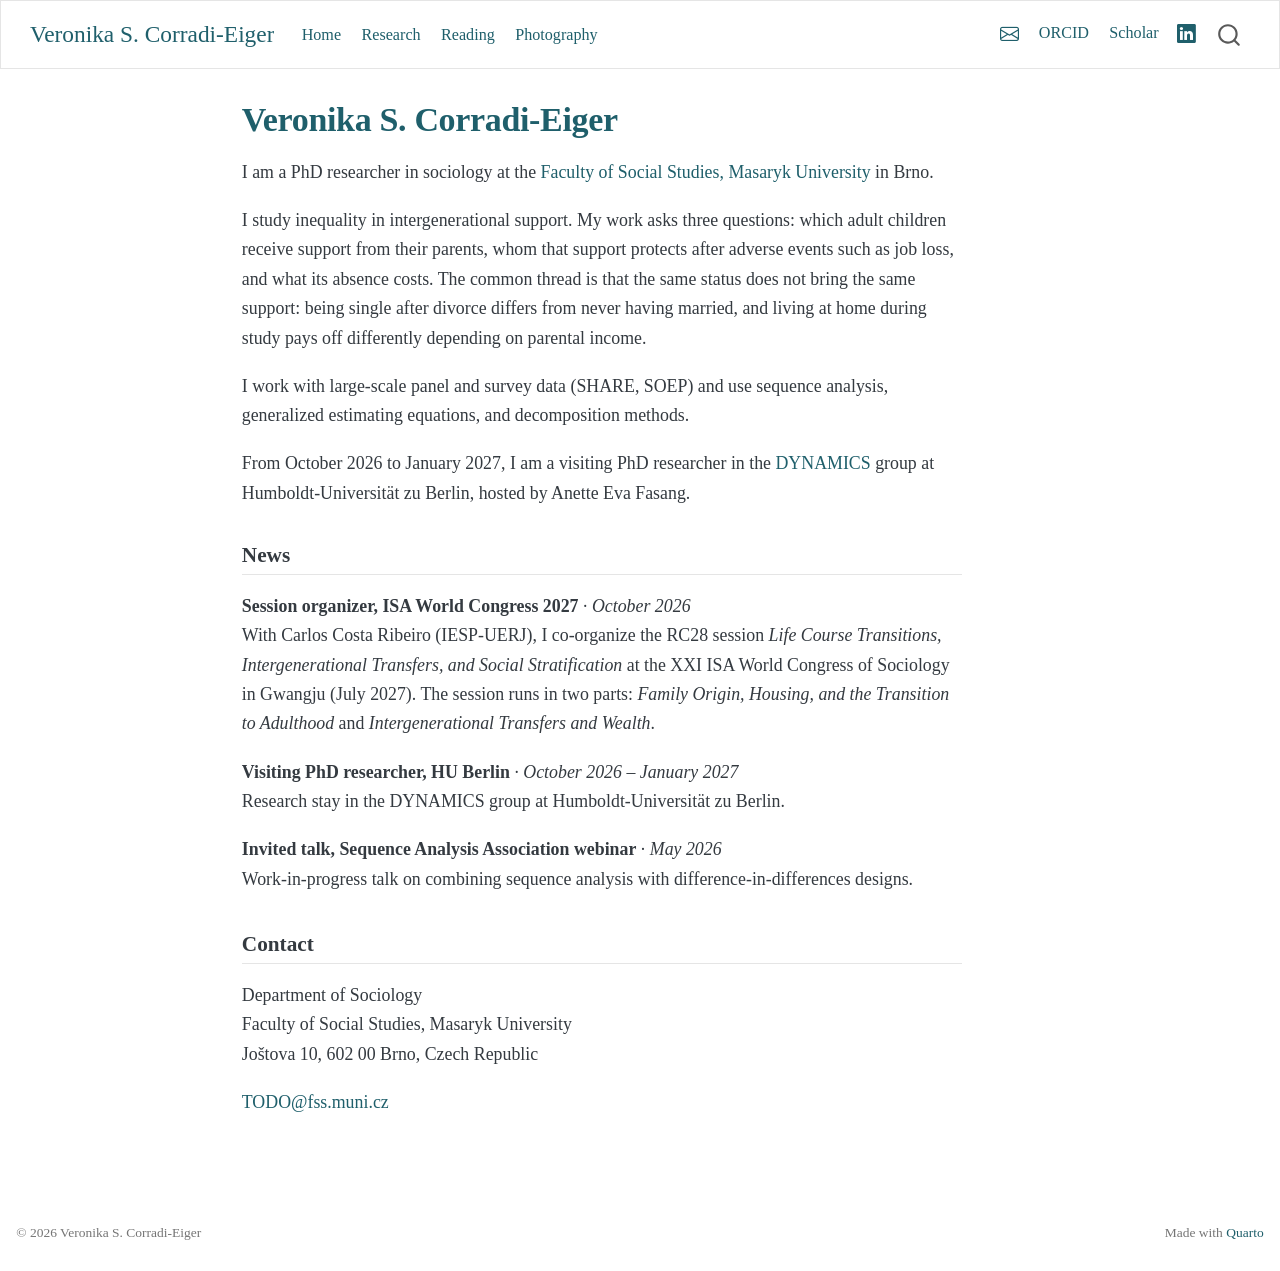
==== docs/index.html @ a5b07094 "Add files via upload" ====
<!DOCTYPE html>
<html xmlns="http://www.w3.org/1999/xhtml" lang="en" xml:lang="en"><head>

<meta charset="utf-8">
<meta name="generator" content="quarto-1.10.20">

<meta name="viewport" content="width=device-width, initial-scale=1.0, user-scalable=yes">


<title>Veronika S. Corradi-Eiger</title>
<style>
/* Default styles provided by pandoc.
** See https://pandoc.org/MANUAL.html#variables-for-html for config info.
*/
span.smallcaps{font-variant: small-caps;}
div.columns{display: flex; gap: 1.5em;}
div.column{flex: auto;}
@media screen {
div.columns{gap: min(4vw, 1.5em);}
div.column{overflow-x: auto;}
}
div.hanging-indent{margin-left: 1.5em; text-indent: -1.5em;}
ul.task-list{list-style: none;}
ul.task-list li input[type="checkbox"] {
  width: 0.8em;
  margin: 0 0.8em 0.2em -1em; /* quarto-specific, see https://github.com/quarto-dev/quarto-cli/issues/4556 */ 
  vertical-align: middle;
}
</style>


<script src="site_libs/quarto-nav/quarto-nav.js"></script>
<script src="site_libs/quarto-nav/headroom.min.js"></script>
<script src="site_libs/clipboard/clipboard.min.js"></script>
<script src="site_libs/quarto-search/autocomplete.umd.js"></script>
<script src="site_libs/quarto-search/fuse.min.js"></script>
<script src="site_libs/quarto-search/quarto-search.js"></script>
<meta name="quarto:offset" content="./">
<script src="site_libs/quarto-html/quarto.js" type="module"></script>
<script src="site_libs/quarto-html/tabsets/tabsets.js" type="module"></script>
<script src="site_libs/quarto-html/popper.min.js"></script>
<script src="site_libs/quarto-html/tippy.umd.min.js"></script>
<script src="site_libs/quarto-html/anchor.min.js"></script>
<link href="site_libs/quarto-html/tippy.css" rel="stylesheet">
<link href="site_libs/quarto-html/quarto-syntax-highlighting-17888a1159294d3eb470f19f6f52f5a5.css" rel="stylesheet" id="quarto-text-highlighting-styles">
<script src="site_libs/bootstrap/bootstrap.min.js"></script>
<link href="site_libs/bootstrap/bootstrap-icons.css" rel="stylesheet">
<link href="site_libs/bootstrap/bootstrap-85c9a45475ac1881f4dcb7c47d927c7f.min.css" rel="stylesheet" append-hash="true" id="quarto-bootstrap" data-mode="light">
<script id="quarto-search-options" type="application/json">{
  "location": "navbar",
  "copy-button": false,
  "collapse-after": 3,
  "panel-placement": "end",
  "type": "overlay",
  "limit": 50,
  "keyboard-shortcut": [
    "f",
    "/",
    "s"
  ],
  "show-item-context": false,
  "language": {
    "search-no-results-text": "No results",
    "search-matching-documents-text": "matching documents",
    "search-copy-link-title": "Copy link to search",
    "search-hide-matches-text": "Hide additional matches",
    "search-more-match-text": "more match in this document",
    "search-more-matches-text": "more matches in this document",
    "search-clear-button-title": "Clear",
    "search-text-placeholder": "",
    "search-detached-cancel-button-title": "Cancel",
    "search-submit-button-title": "Submit",
    "search-label": "Search"
  }
}</script>


<link rel="stylesheet" href="styles.css">
</head>

<body class="nav-fixed fullcontent quarto-light">

<div id="quarto-search-results"></div>
  <header id="quarto-header" class="headroom fixed-top">
    <nav class="navbar navbar-expand-lg " data-bs-theme="dark">
      <div class="navbar-container container-fluid">
      <div class="navbar-brand-container mx-auto">
    <a class="navbar-brand" href="./index.html">
    <span class="navbar-title">Veronika S. Corradi-Eiger</span>
    </a>
  </div>
            <div id="quarto-search" class="" title="Search"></div>
          <button class="navbar-toggler" type="button" data-bs-toggle="collapse" data-bs-target="#navbarCollapse" aria-controls="navbarCollapse" role="menu" aria-expanded="false" aria-label="Toggle navigation" onclick="if (window.quartoToggleHeadroom) { window.quartoToggleHeadroom(); }">
  <span class="navbar-toggler-icon"></span>
</button>
          <div class="collapse navbar-collapse" id="navbarCollapse">
            <ul class="navbar-nav navbar-nav-scroll me-auto">
  <li class="nav-item">
    <a class="nav-link active" href="./index.html" aria-current="page"> 
<span class="menu-text">Home</span></a>
  </li>  
  <li class="nav-item">
    <a class="nav-link" href="./research.html"> 
<span class="menu-text">Research</span></a>
  </li>  
  <li class="nav-item">
    <a class="nav-link" href="./reading.html"> 
<span class="menu-text">Reading</span></a>
  </li>  
  <li class="nav-item">
    <a class="nav-link" href="./photography.html"> 
<span class="menu-text">Photography</span></a>
  </li>  
</ul>
            <ul class="navbar-nav navbar-nav-scroll ms-auto">
  <li class="nav-item compact">
    <a class="nav-link" href="mailto:TODO@fss.muni.cz"> <i class="bi bi-envelope" role="img" aria-label="Email">
</i> 
<span class="menu-text"></span></a>
  </li>  
  <li class="nav-item">
    <a class="nav-link" href="https://orcid.org/TODO"> 
<span class="menu-text">ORCID</span></a>
  </li>  
  <li class="nav-item">
    <a class="nav-link" href="https://scholar.google.com/TODO"> 
<span class="menu-text">Scholar</span></a>
  </li>  
  <li class="nav-item compact">
    <a class="nav-link" href="https://www.linkedin.com/in/TODO"> <i class="bi bi-linkedin" role="img" aria-label="LinkedIn">
</i> 
<span class="menu-text"></span></a>
  </li>  
</ul>
          </div> <!-- /navcollapse -->
            <div class="quarto-navbar-tools">
</div>
      </div> <!-- /container-fluid -->
    </nav>
</header>
<!-- content -->
<div id="quarto-content" class="quarto-container page-columns page-rows-contents page-layout-article page-navbar">
<!-- sidebar -->
<!-- margin-sidebar -->
    
<!-- main -->
<main class="content" id="quarto-document-content">

<header id="title-block-header" class="quarto-title-block default">
<div class="quarto-title">
<h1 class="title">Veronika S. Corradi-Eiger</h1>
</div>



<div class="quarto-title-meta">

    
  
    
  </div>
  


</header>


<p>I am a PhD researcher in sociology at the <a href="https://www.fss.muni.cz/en">Faculty of Social Studies, Masaryk University</a> in Brno.</p>
<p>I study inequality in intergenerational support. My work asks three questions: which adult children receive support from their parents, whom that support protects after adverse events such as job loss, and what its absence costs. The common thread is that the same status does not bring the same support: being single after divorce differs from never having married, and living at home during study pays off differently depending on parental income.</p>
<p>I work with large-scale panel and survey data (SHARE, SOEP) and use sequence analysis, generalized estimating equations, and decomposition methods.</p>
<p>From October 2026 to January 2027, I am a visiting PhD researcher in the <a href="https://www.sowi.hu-berlin.de/en/dynamics">DYNAMICS</a> group at Humboldt-Universität zu Berlin, hosted by Anette Eva Fasang.</p>
<section id="news" class="level2">
<h2 class="anchored" data-anchor-id="news">News</h2>
<p><strong>Session organizer, ISA World Congress 2027</strong> · <em>October 2026</em><br>
With Carlos Costa Ribeiro (IESP-UERJ), I co-organize the RC28 session <em>Life Course Transitions, Intergenerational Transfers, and Social Stratification</em> at the XXI ISA World Congress of Sociology in Gwangju (July 2027). The session runs in two parts: <em>Family Origin, Housing, and the Transition to Adulthood</em> and <em>Intergenerational Transfers and Wealth</em>.</p>
<p><strong>Visiting PhD researcher, HU Berlin</strong> · <em>October 2026 – January 2027</em><br>
Research stay in the DYNAMICS group at Humboldt-Universität zu Berlin.</p>
<p><strong>Invited talk, Sequence Analysis Association webinar</strong> · <em>May 2026</em><br>
Work-in-progress talk on combining sequence analysis with difference-in-differences designs.</p>
<!-- TODO: add new items at the top as they happen, e.g.
**Visiting researcher, INVEST, University of Turku** · *April – June 2027*
(only once the budget is confirmed)
-->
</section>
<section id="contact" class="level2">
<h2 class="anchored" data-anchor-id="contact">Contact</h2>
<p>Department of Sociology<br>
Faculty of Social Studies, Masaryk University<br>
Joštova 10, 602 00 Brno, Czech Republic</p>
<p><a href="mailto:TODO@fss.muni.cz">TODO@fss.muni.cz</a></p>
<!-- Optional photo: put photo.jpg in this folder and uncomment
![](photo.jpg){width=180px fig-alt="Veronika S. Corradi-Eiger"}
-->


</section>

</main> <!-- /main -->
<script id="quarto-html-after-body" type="application/javascript">
  window.document.addEventListener("DOMContentLoaded", function (event) {
    const icon = "";
    const anchorJS = new window.AnchorJS();
    anchorJS.options = {
      placement: 'right',
      icon: icon
    };
    anchorJS.add('.anchored');
    const isCodeAnnotation = (el) => {
      for (const clz of el.classList) {
        if (clz.startsWith('code-annotation-')) {                     
          return true;
        }
      }
      return false;
    }
    const onCopySuccess = function(e) {
      // button target
      const button = e.trigger;
      // don't keep focus
      button.blur();
      // flash "checked"
      button.classList.add('code-copy-button-checked');
      var currentTitle = button.getAttribute("title");
      button.setAttribute("title", "Copied!");
      let tooltip;
      if (window.bootstrap) {
        button.setAttribute("data-bs-toggle", "tooltip");
        button.setAttribute("data-bs-placement", "left");
        button.setAttribute("data-bs-title", "Copied!");
        tooltip = new bootstrap.Tooltip(button, 
          { trigger: "manual", 
            customClass: "code-copy-button-tooltip",
            offset: [0, -8]});
        tooltip.show();    
      }
      setTimeout(function() {
        if (tooltip) {
          tooltip.hide();
          button.removeAttribute("data-bs-title");
          button.removeAttribute("data-bs-toggle");
          button.removeAttribute("data-bs-placement");
        }
        button.setAttribute("title", currentTitle);
        button.classList.remove('code-copy-button-checked');
      }, 1000);
      // clear code selection
      e.clearSelection();
    }
    const getTextToCopy = function(trigger) {
      const outerScaffold = trigger.parentElement.cloneNode(true);
      const codeEl = outerScaffold.querySelector('code');
      for (const childEl of codeEl.children) {
        if (isCodeAnnotation(childEl)) {
          childEl.remove();
        }
      }
      return codeEl.innerText;
    }
    const clipboard = new window.ClipboardJS('.code-copy-button:not([data-in-quarto-modal])', {
      text: getTextToCopy
    });
    clipboard.on('success', onCopySuccess);
    if (window.document.getElementById('quarto-embedded-source-code-modal')) {
      const clipboardModal = new window.ClipboardJS('.code-copy-button[data-in-quarto-modal]', {
        text: getTextToCopy,
        container: window.document.getElementById('quarto-embedded-source-code-modal')
      });
      clipboardModal.on('success', onCopySuccess);
    }
      var localhostRegex = new RegExp(/^(?:http|https):\/\/localhost\:?[0-9]*\//);
      var mailtoRegex = new RegExp(/^mailto:/);
        var filterRegex = new RegExp("https:\/\/USERNAME\.github\.io");
      var isInternal = (href) => {
          return filterRegex.test(href) || localhostRegex.test(href) || mailtoRegex.test(href);
      }
      // Inspect non-navigation links and adorn them if external
     var links = window.document.querySelectorAll('a[href]:not(.nav-link):not(.navbar-brand):not(.toc-action):not(.sidebar-link):not(.sidebar-item-toggle):not(.pagination-link):not(.no-external):not([aria-hidden]):not(.dropdown-item):not(.quarto-navigation-tool):not(.about-link)');
      for (var i=0; i<links.length; i++) {
        const link = links[i];
        if (!isInternal(link.href)) {
          // undo the damage that might have been done by quarto-nav.js in the case of
          // links that we want to consider external
          if (link.dataset.originalHref !== undefined) {
            link.href = link.dataset.originalHref;
          }
        }
      }
    function tippyHover(el, contentFn, onTriggerFn, onUntriggerFn) {
      const config = {
        allowHTML: true,
        maxWidth: 500,
        delay: 100,
        arrow: false,
        appendTo: function(el) {
            return el.parentElement;
        },
        interactive: true,
        interactiveBorder: 10,
        theme: 'quarto',
        placement: 'bottom-start',
      };
      if (contentFn) {
        config.content = contentFn;
      }
      if (onTriggerFn) {
        config.onTrigger = onTriggerFn;
      }
      if (onUntriggerFn) {
        config.onUntrigger = onUntriggerFn;
      }
      window.tippy(el, config); 
    }
    const noterefs = window.document.querySelectorAll('a[role="doc-noteref"]');
    for (var i=0; i<noterefs.length; i++) {
      const ref = noterefs[i];
      tippyHover(ref, function() {
        // use id or data attribute instead here
        let href = ref.getAttribute('data-footnote-href') || ref.getAttribute('href');
        try { href = new URL(href).hash; } catch {}
        const id = href.replace(/^#\/?/, "");
        const note = window.document.getElementById(id);
        if (note) {
          return note.innerHTML;
        } else {
          return "";
        }
      });
    }
    const xrefs = window.document.querySelectorAll('a.quarto-xref');
    const processXRef = (id, note) => {
      // Strip column container classes
      const stripColumnClz = (el) => {
        el.classList.remove("page-full", "page-columns");
        if (el.children) {
          for (const child of el.children) {
            stripColumnClz(child);
          }
        }
      }
      stripColumnClz(note)
      if (id === null || id.startsWith('sec-')) {
        // Special case sections, only their first couple elements
        const container = document.createElement("div");
        if (note.children && note.children.length > 2) {
          container.appendChild(note.children[0].cloneNode(true));
          for (let i = 1; i < note.children.length; i++) {
            const child = note.children[i];
            if (child.tagName === "P" && child.innerText === "") {
              continue;
            } else {
              container.appendChild(child.cloneNode(true));
              break;
            }
          }
          if (window.Quarto?.typesetMath) {
            window.Quarto.typesetMath(container);
          }
          return container.innerHTML
        } else {
          if (window.Quarto?.typesetMath) {
            window.Quarto.typesetMath(note);
          }
          return note.innerHTML;
        }
      } else {
        // Remove any anchor links if they are present
        const anchorLink = note.querySelector('a.anchorjs-link');
        if (anchorLink) {
          anchorLink.remove();
        }
        if (window.Quarto?.typesetMath) {
          window.Quarto.typesetMath(note);
        }
        if (note.classList.contains("callout")) {
          return note.outerHTML;
        } else {
          return note.innerHTML;
        }
      }
    }
    for (var i=0; i<xrefs.length; i++) {
      const xref = xrefs[i];
      tippyHover(xref, undefined, function(instance) {
        instance.disable();
        let url = xref.getAttribute('href');
        let hash = undefined; 
        if (url.startsWith('#')) {
          hash = url;
        } else {
          try { hash = new URL(url).hash; } catch {}
        }
        if (hash) {
          const id = hash.replace(/^#\/?/, "");
          const note = window.document.getElementById(id);
          if (note !== null) {
            try {
              const html = processXRef(id, note.cloneNode(true));
              instance.setContent(html);
            } finally {
              instance.enable();
              instance.show();
            }
          } else {
            // See if we can fetch this
            fetch(url.split('#')[0])
            .then(res => res.text())
            .then(html => {
              const parser = new DOMParser();
              const htmlDoc = parser.parseFromString(html, "text/html");
              const note = htmlDoc.getElementById(id);
              if (note !== null) {
                const html = processXRef(id, note);
                instance.setContent(html);
              } 
            }).finally(() => {
              instance.enable();
              instance.show();
            });
          }
        } else {
          // See if we can fetch a full url (with no hash to target)
          // This is a special case and we should probably do some content thinning / targeting
          fetch(url)
          .then(res => res.text())
          .then(html => {
            const parser = new DOMParser();
            const htmlDoc = parser.parseFromString(html, "text/html");
            const note = htmlDoc.querySelector('main.content');
            if (note !== null) {
              // This should only happen for chapter cross references
              // (since there is no id in the URL)
              // remove the first header
              if (note.children.length > 0 && note.children[0].tagName === "HEADER") {
                note.children[0].remove();
              }
              const html = processXRef(null, note);
              instance.setContent(html);
            } 
          }).finally(() => {
            instance.enable();
            instance.show();
          });
        }
      }, function(instance) {
      });
    }
        let selectedAnnoteEl;
        const selectorForAnnotation = ( cell, annotation) => {
          let cellAttr = 'data-code-cell="' + cell + '"';
          let lineAttr = 'data-code-annotation="' +  annotation + '"';
          const selector = 'span[' + cellAttr + '][' + lineAttr + ']';
          return selector;
        }
        const selectCodeLines = (annoteEl) => {
          const doc = window.document;
          const targetCell = annoteEl.getAttribute("data-target-cell");
          const targetAnnotation = annoteEl.getAttribute("data-target-annotation");
          const annoteSpan = window.document.querySelector(selectorForAnnotation(targetCell, targetAnnotation));
          const lines = annoteSpan.getAttribute("data-code-lines").split(",");
          const lineIds = lines.map((line) => {
            return targetCell + "-" + line;
          })
          let top = null;
          let height = null;
          let parent = null;
          if (lineIds.length > 0) {
              //compute the position of the single el (top and bottom and make a div)
              const el = window.document.getElementById(lineIds[0]);
              top = el.offsetTop;
              height = el.offsetHeight;
              parent = el.parentElement.parentElement;
            if (lineIds.length > 1) {
              const lastEl = window.document.getElementById(lineIds[lineIds.length - 1]);
              const bottom = lastEl.offsetTop + lastEl.offsetHeight;
              height = bottom - top;
            }
            if (top !== null && height !== null && parent !== null) {
              // cook up a div (if necessary) and position it 
              let div = window.document.getElementById("code-annotation-line-highlight");
              if (div === null) {
                div = window.document.createElement("div");
                div.setAttribute("id", "code-annotation-line-highlight");
                div.style.position = 'absolute';
                parent.appendChild(div);
              }
              div.style.top = top - 2 + "px";
              div.style.height = height + 4 + "px";
              div.style.left = 0;
              let gutterDiv = window.document.getElementById("code-annotation-line-highlight-gutter");
              if (gutterDiv === null) {
                gutterDiv = window.document.createElement("div");
                gutterDiv.setAttribute("id", "code-annotation-line-highlight-gutter");
                gutterDiv.style.position = 'absolute';
                const codeCell = window.document.getElementById(targetCell);
                const gutter = codeCell.querySelector('.code-annotation-gutter');
                gutter.appendChild(gutterDiv);
              }
              gutterDiv.style.top = top - 2 + "px";
              gutterDiv.style.height = height + 4 + "px";
            }
            selectedAnnoteEl = annoteEl;
          }
        };
        const unselectCodeLines = () => {
          const elementsIds = ["code-annotation-line-highlight", "code-annotation-line-highlight-gutter"];
          elementsIds.forEach((elId) => {
            const div = window.document.getElementById(elId);
            if (div) {
              div.remove();
            }
          });
          selectedAnnoteEl = undefined;
        };
          // Handle positioning of the toggle
      window.addEventListener(
        "resize",
        throttle(() => {
          elRect = undefined;
          if (selectedAnnoteEl) {
            selectCodeLines(selectedAnnoteEl);
          }
        }, 10)
      );
      function throttle(fn, ms) {
      let throttle = false;
      let timer;
        return (...args) => {
          if(!throttle) { // first call gets through
              fn.apply(this, args);
              throttle = true;
          } else { // all the others get throttled
              if(timer) clearTimeout(timer); // cancel #2
              timer = setTimeout(() => {
                fn.apply(this, args);
                timer = throttle = false;
              }, ms);
          }
        };
      }
        // Attach click handler to the DT
        const annoteDls = window.document.querySelectorAll('dt[data-target-cell]');
        for (const annoteDlNode of annoteDls) {
          annoteDlNode.addEventListener('click', (event) => {
            const clickedEl = event.target;
            if (clickedEl !== selectedAnnoteEl) {
              unselectCodeLines();
              const activeEl = window.document.querySelector('dt[data-target-cell].code-annotation-active');
              if (activeEl) {
                activeEl.classList.remove('code-annotation-active');
              }
              selectCodeLines(clickedEl);
              clickedEl.classList.add('code-annotation-active');
            } else {
              // Unselect the line
              unselectCodeLines();
              clickedEl.classList.remove('code-annotation-active');
            }
          });
        }
    const findCites = (el) => {
      const parentEl = el.parentElement;
      if (parentEl) {
        const cites = parentEl.dataset.cites;
        if (cites) {
          return {
            el,
            cites: cites.split(' ')
          };
        } else {
          return findCites(el.parentElement)
        }
      } else {
        return undefined;
      }
    };
    var bibliorefs = window.document.querySelectorAll('a[role="doc-biblioref"]');
    for (var i=0; i<bibliorefs.length; i++) {
      const ref = bibliorefs[i];
      const citeInfo = findCites(ref);
      if (citeInfo) {
        tippyHover(citeInfo.el, function() {
          var popup = window.document.createElement('div');
          citeInfo.cites.forEach(function(cite) {
            var citeDiv = window.document.createElement('div');
            citeDiv.classList.add('hanging-indent');
            citeDiv.classList.add('csl-entry');
            var biblioDiv = window.document.getElementById('ref-' + cite);
            if (biblioDiv) {
              citeDiv.innerHTML = biblioDiv.innerHTML;
            }
            popup.appendChild(citeDiv);
          });
          return popup.innerHTML;
        });
      }
    }
  });
  </script>
</div> <!-- /content -->
<footer class="footer">
  <div class="nav-footer">
    <div class="nav-footer-left">
<p>© 2026 Veronika S. Corradi-Eiger</p>
</div>   
    <div class="nav-footer-center">
      &nbsp;
    </div>
    <div class="nav-footer-right">
<p>Made with <a href="https://quarto.org">Quarto</a></p>
</div>
  </div>
</footer>




</body></html>
---- docs/site_libs/quarto-html/tippy.css ----
.tippy-box[data-animation=fade][data-state=hidden]{opacity:0}[data-tippy-root]{max-width:calc(100vw - 10px)}.tippy-box{position:relative;background-color:#333;color:#fff;border-radius:4px;font-size:14px;line-height:1.4;white-space:normal;outline:0;transition-property:transform,visibility,opacity}.tippy-box[data-placement^=top]>.tippy-arrow{bottom:0}.tippy-box[data-placement^=top]>.tippy-arrow:before{bottom:-7px;left:0;border-width:8px 8px 0;border-top-color:initial;transform-origin:center top}.tippy-box[data-placement^=bottom]>.tippy-arrow{top:0}.tippy-box[data-placement^=bottom]>.tippy-arrow:before{top:-7px;left:0;border-width:0 8px 8px;border-bottom-color:initial;transform-origin:center bottom}.tippy-box[data-placement^=left]>.tippy-arrow{right:0}.tippy-box[data-placement^=left]>.tippy-arrow:before{border-width:8px 0 8px 8px;border-left-color:initial;right:-7px;transform-origin:center left}.tippy-box[data-placement^=right]>.tippy-arrow{left:0}.tippy-box[data-placement^=right]>.tippy-arrow:before{left:-7px;border-width:8px 8px 8px 0;border-right-color:initial;transform-origin:center right}.tippy-box[data-inertia][data-state=visible]{transition-timing-function:cubic-bezier(.54,1.5,.38,1.11)}.tippy-arrow{width:16px;height:16px;color:#333}.tippy-arrow:before{content:"";position:absolute;border-color:transparent;border-style:solid}.tippy-content{position:relative;padding:5px 9px;z-index:1}
---- docs/site_libs/quarto-html/quarto-syntax-highlighting-17888a1159294d3eb470f19f6f52f5a5.css ----
/* quarto syntax highlight colors */
:root {
  --quarto-hl-ot-color: #003B4F;
  --quarto-hl-at-color: #657422;
  --quarto-hl-ss-color: #20794D;
  --quarto-hl-an-color: #5E5E5E;
  --quarto-hl-fu-color: #4758AB;
  --quarto-hl-st-color: #20794D;
  --quarto-hl-cf-color: #003B4F;
  --quarto-hl-op-color: #5E5E5E;
  --quarto-hl-er-color: #AD0000;
  --quarto-hl-bn-color: #AD0000;
  --quarto-hl-al-color: #AD0000;
  --quarto-hl-va-color: #111111;
  --quarto-hl-bu-color: inherit;
  --quarto-hl-ex-color: inherit;
  --quarto-hl-pp-color: #AD0000;
  --quarto-hl-in-color: #5E5E5E;
  --quarto-hl-vs-color: #20794D;
  --quarto-hl-wa-color: #5E5E5E;
  --quarto-hl-do-color: #5E5E5E;
  --quarto-hl-im-color: #00769E;
  --quarto-hl-ch-color: #20794D;
  --quarto-hl-dt-color: #AD0000;
  --quarto-hl-fl-color: #AD0000;
  --quarto-hl-co-color: #5E5E5E;
  --quarto-hl-cv-color: #5E5E5E;
  --quarto-hl-cn-color: #8f5902;
  --quarto-hl-sc-color: #5E5E5E;
  --quarto-hl-dv-color: #AD0000;
  --quarto-hl-kw-color: #003B4F;
}

/* other quarto variables */
:root {
  --quarto-font-monospace: SFMono-Regular, Menlo, Monaco, Consolas, "Liberation Mono", "Courier New", monospace;
}

/* syntax highlight based on Pandoc's rules */
pre > code.sourceCode > span {
  color: #003B4F;
}

code.sourceCode > span {
  color: #003B4F;
}

div.sourceCode,
div.sourceCode pre.sourceCode {
  color: #003B4F;
}

/* Normal */
code span {
  color: #003B4F;
}

/* Alert */
code span.al {
  color: #AD0000;
  font-style: inherit;
}

/* Annotation */
code span.an {
  color: #5E5E5E;
  font-style: inherit;
}

/* Attribute */
code span.at {
  color: #657422;
  font-style: inherit;
}

/* BaseN */
code span.bn {
  color: #AD0000;
  font-style: inherit;
}

/* BuiltIn */
code span.bu {
  font-style: inherit;
}

/* ControlFlow */
code span.cf {
  color: #003B4F;
  font-weight: bold;
  font-style: inherit;
}

/* Char */
code span.ch {
  color: #20794D;
  font-style: inherit;
}

/* Constant */
code span.cn {
  color: #8f5902;
  font-style: inherit;
}

/* Comment */
code span.co {
  color: #5E5E5E;
  font-style: inherit;
}

/* CommentVar */
code span.cv {
  color: #5E5E5E;
  font-style: italic;
}

/* Documentation */
code span.do {
  color: #5E5E5E;
  font-style: italic;
}

/* DataType */
code span.dt {
  color: #AD0000;
  font-style: inherit;
}

/* DecVal */
code span.dv {
  color: #AD0000;
  font-style: inherit;
}

/* Error */
code span.er {
  color: #AD0000;
  font-style: inherit;
}

/* Extension */
code span.ex {
  font-style: inherit;
}

/* Float */
code span.fl {
  color: #AD0000;
  font-style: inherit;
}

/* Function */
code span.fu {
  color: #4758AB;
  font-style: inherit;
}

/* Import */
code span.im {
  color: #00769E;
  font-style: inherit;
}

/* Information */
code span.in {
  color: #5E5E5E;
  font-style: inherit;
}

/* Keyword */
code span.kw {
  color: #003B4F;
  font-weight: bold;
  font-style: inherit;
}

/* Operator */
code span.op {
  color: #5E5E5E;
  font-style: inherit;
}

/* Other */
code span.ot {
  color: #003B4F;
  font-style: inherit;
}

/* Preprocessor */
code span.pp {
  color: #AD0000;
  font-style: inherit;
}

/* SpecialChar */
code span.sc {
  color: #5E5E5E;
  font-style: inherit;
}

/* SpecialString */
code span.ss {
  color: #20794D;
  font-style: inherit;
}

/* String */
code span.st {
  color: #20794D;
  font-style: inherit;
}

/* Variable */
code span.va {
  color: #111111;
  font-style: inherit;
}

/* VerbatimString */
code span.vs {
  color: #20794D;
  font-style: inherit;
}

/* Warning */
code span.wa {
  color: #5E5E5E;
  font-style: italic;
}

.prevent-inlining {
  content: "</";
}

/*# sourceMappingURL=fadfc755eec066e9e3d699cf819c3e33.css.map */
---- docs/styles.css ----
/* Calm, single-column academic layout */

body {
  font-size: 1.05rem;
  line-height: 1.65;
}

main.content {
  max-width: 720px;
}

h1.title {
  font-weight: 600;
  letter-spacing: -0.01em;
}

h2 {
  font-size: 1.25rem;
  font-weight: 600;
  margin-top: 2.2rem;
  padding-bottom: 0.3rem;
  border-bottom: 1px solid #e5e5e5;
}

/* News and paper entries: a little air between items */
main.content p {
  margin-bottom: 1.1rem;
}

a {
  text-decoration: none;
}

a:hover {
  text-decoration: underline;
}

/* Photography: 3-column grid of square crops, full image in lightbox */
.photo-grid {
  display: grid;
  grid-template-columns: repeat(3, 1fr);
  gap: 10px;
  margin-top: 1.5rem;
}

.photo-grid p,
.photo-grid figure,
.photo-grid .quarto-figure {
  margin: 0 !important;
}

.photo-grid img {
  width: 100%;
  aspect-ratio: 1 / 1;
  object-fit: cover;
  display: block;
}

.photo-grid figcaption {
  display: none; /* captions show in the lightbox */
}

@media (max-width: 600px) {
  .photo-grid {
    grid-template-columns: repeat(2, 1fr);
  }
}

.navbar {
  font-size: 0.95rem;
}

/* Accent colour: petrol. To change, replace #1f5f6b in the three rules below. */
a, a:visited,
.navbar .nav-link.active, .navbar-nav .nav-link.active,
.navbar-brand, h1.title {
  color: #1f5f6b !important;
}
.btn-outline-dark { color: #1f5f6b; border-color: #1f5f6b; }
.btn-outline-dark:hover { background: #1f5f6b; color: #fff !important; }
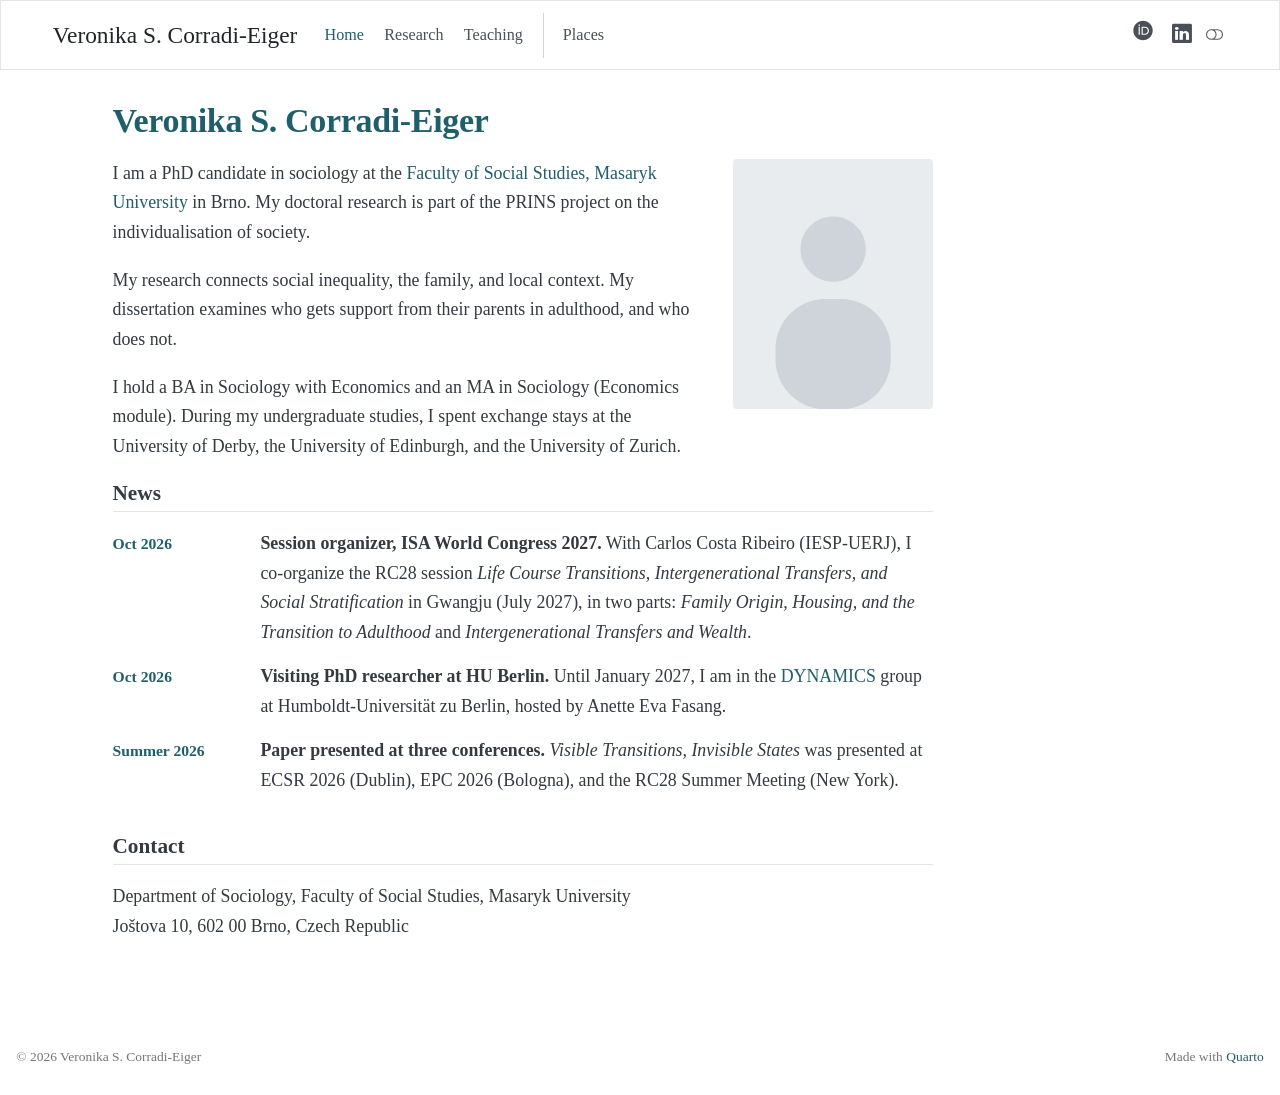
==== commit edd2953d: "Add files via upload" ====
--- a/docs/index.html
+++ b/docs/index.html
@@ -32,33 +32,21 @@
 <script src="site_libs/quarto-nav/quarto-nav.js"></script>
 <script src="site_libs/quarto-nav/headroom.min.js"></script>
 <script src="site_libs/clipboard/clipboard.min.js"></script>
-<script src="site_libs/quarto-search/autocomplete.umd.js"></script>
-<script src="site_libs/quarto-search/fuse.min.js"></script>
-<script src="site_libs/quarto-search/quarto-search.js"></script>
-<meta name="quarto:offset" content="./">
 <script src="site_libs/quarto-html/quarto.js" type="module"></script>
 <script src="site_libs/quarto-html/tabsets/tabsets.js" type="module"></script>
 <script src="site_libs/quarto-html/popper.min.js"></script>
 <script src="site_libs/quarto-html/tippy.umd.min.js"></script>
 <script src="site_libs/quarto-html/anchor.min.js"></script>
 <link href="site_libs/quarto-html/tippy.css" rel="stylesheet">
-<link href="site_libs/quarto-html/quarto-syntax-highlighting-17888a1159294d3eb470f19f6f52f5a5.css" rel="stylesheet" id="quarto-text-highlighting-styles">
+<link href="site_libs/quarto-html/quarto-syntax-highlighting-17888a1159294d3eb470f19f6f52f5a5.css" rel="stylesheet" class="quarto-color-scheme" id="quarto-text-highlighting-styles">
+<link href="site_libs/quarto-html/quarto-syntax-highlighting-dark-0ae969d3293726db143f6e9eb89af930.css" rel="stylesheet" class="quarto-color-scheme quarto-color-alternate" id="quarto-text-highlighting-styles">
+<link href="site_libs/quarto-html/quarto-syntax-highlighting-17888a1159294d3eb470f19f6f52f5a5.css" rel="stylesheet" class="quarto-color-scheme-extra" id="quarto-text-highlighting-styles">
 <script src="site_libs/bootstrap/bootstrap.min.js"></script>
 <link href="site_libs/bootstrap/bootstrap-icons.css" rel="stylesheet">
-<link href="site_libs/bootstrap/bootstrap-85c9a45475ac1881f4dcb7c47d927c7f.min.css" rel="stylesheet" append-hash="true" id="quarto-bootstrap" data-mode="light">
+<link href="site_libs/bootstrap/bootstrap-85c9a45475ac1881f4dcb7c47d927c7f.min.css" rel="stylesheet" append-hash="true" class="quarto-color-scheme" id="quarto-bootstrap" data-mode="light">
+<link href="site_libs/bootstrap/bootstrap-dark-b3ba0b0e39aa9748300af020644833c6.min.css" rel="stylesheet" append-hash="true" class="quarto-color-scheme quarto-color-alternate" id="quarto-bootstrap" data-mode="dark">
+<link href="site_libs/bootstrap/bootstrap-85c9a45475ac1881f4dcb7c47d927c7f.min.css" rel="stylesheet" append-hash="true" class="quarto-color-scheme-extra" id="quarto-bootstrap" data-mode="light">
 <script id="quarto-search-options" type="application/json">{
-  "location": "navbar",
-  "copy-button": false,
-  "collapse-after": 3,
-  "panel-placement": "end",
-  "type": "overlay",
-  "limit": 50,
-  "keyboard-shortcut": [
-    "f",
-    "/",
-    "s"
-  ],
-  "show-item-context": false,
   "language": {
     "search-no-results-text": "No results",
     "search-matching-documents-text": "matching documents",
@@ -75,10 +63,173 @@
 }</script>
 
 
+<link rel="stylesheet" href="assets/academicons/css/academicons.min.css">
 <link rel="stylesheet" href="styles.css">
 </head>
 
-<body class="nav-fixed fullcontent quarto-light">
+<body class="nav-fixed quarto-light"><script id="quarto-html-before-body" type="application/javascript">
+    const toggleBodyColorMode = (bsSheetEl) => {
+      const mode = bsSheetEl.getAttribute("data-mode");
+      const bodyEl = window.document.querySelector("body");
+      if (mode === "dark") {
+        bodyEl.classList.add("quarto-dark");
+        bodyEl.classList.remove("quarto-light");
+      } else {
+        bodyEl.classList.add("quarto-light");
+        bodyEl.classList.remove("quarto-dark");
+      }
+    }
+    const toggleBodyColorPrimary = () => {
+      const bsSheetEl = window.document.querySelector("link#quarto-bootstrap:not([rel=disabled-stylesheet])");
+      if (bsSheetEl) {
+        toggleBodyColorMode(bsSheetEl);
+      }
+    }
+    const setColorSchemeToggle = (alternate) => {
+      const toggles = window.document.querySelectorAll('.quarto-color-scheme-toggle');
+      for (let i=0; i < toggles.length; i++) {
+        const toggle = toggles[i];
+        if (toggle) {
+          if (alternate) {
+            toggle.classList.add("alternate");
+          } else {
+            toggle.classList.remove("alternate");
+          }
+        }
+      }
+    };
+    const toggleColorMode = (alternate) => {
+      // Switch the stylesheets
+      const primaryStylesheets = window.document.querySelectorAll('link.quarto-color-scheme:not(.quarto-color-alternate)');
+      const alternateStylesheets = window.document.querySelectorAll('link.quarto-color-scheme.quarto-color-alternate');
+      manageTransitions('#quarto-margin-sidebar .nav-link', false);
+      if (alternate) {
+        // note: dark is layered on light, we don't disable primary!
+        enableStylesheet(alternateStylesheets);
+        for (const sheetNode of alternateStylesheets) {
+          if (sheetNode.id === "quarto-bootstrap") {
+            toggleBodyColorMode(sheetNode);
+          }
+        }
+      } else {
+        disableStylesheet(alternateStylesheets);
+        enableStylesheet(primaryStylesheets)
+        toggleBodyColorPrimary();
+      }
+      manageTransitions('#quarto-margin-sidebar .nav-link', true);
+      // Switch the toggles
+      setColorSchemeToggle(alternate)
+      // Hack to workaround the fact that safari doesn't
+      // properly recolor the scrollbar when toggling (#1455)
+      if (navigator.userAgent.indexOf('Safari') > 0 && navigator.userAgent.indexOf('Chrome') == -1) {
+        manageTransitions("body", false);
+        window.scrollTo(0, 1);
+        setTimeout(() => {
+          window.scrollTo(0, 0);
+          manageTransitions("body", true);
+        }, 40);
+      }
+    }
+    const disableStylesheet = (stylesheets) => {
+      for (let i=0; i < stylesheets.length; i++) {
+        const stylesheet = stylesheets[i];
+        stylesheet.rel = 'disabled-stylesheet';
+      }
+    }
+    const enableStylesheet = (stylesheets) => {
+      for (let i=0; i < stylesheets.length; i++) {
+        const stylesheet = stylesheets[i];
+        if(stylesheet.rel !== 'stylesheet') { // for Chrome, which will still FOUC without this check
+          stylesheet.rel = 'stylesheet';
+        }
+      }
+    }
+    const manageTransitions = (selector, allowTransitions) => {
+      const els = window.document.querySelectorAll(selector);
+      for (let i=0; i < els.length; i++) {
+        const el = els[i];
+        if (allowTransitions) {
+          el.classList.remove('notransition');
+        } else {
+          el.classList.add('notransition');
+        }
+      }
+    }
+    const isFileUrl = () => {
+      return window.location.protocol === 'file:';
+    }
+    const hasAlternateSentinel = () => {
+      let styleSentinel = getColorSchemeSentinel();
+      if (styleSentinel !== null) {
+        return styleSentinel === "alternate";
+      } else {
+        return false;
+      }
+    }
+    const setStyleSentinel = (alternate) => {
+      const value = alternate ? "alternate" : "default";
+      if (!isFileUrl()) {
+        window.localStorage.setItem("quarto-color-scheme", value);
+      } else {
+        localAlternateSentinel = value;
+      }
+    }
+    const getColorSchemeSentinel = () => {
+      if (!isFileUrl()) {
+        const storageValue = window.localStorage.getItem("quarto-color-scheme");
+        return storageValue != null ? storageValue : localAlternateSentinel;
+      } else {
+        return localAlternateSentinel;
+      }
+    }
+    const toggleGiscusIfUsed = (isAlternate, darkModeDefault) => {
+      const baseTheme = document.querySelector('#giscus-base-theme')?.value ?? 'light';
+      const alternateTheme = document.querySelector('#giscus-alt-theme')?.value ?? 'dark';
+      let newTheme = '';
+      if(authorPrefersDark) {
+        newTheme = isAlternate ? baseTheme : alternateTheme;
+      } else {
+        newTheme = isAlternate ? alternateTheme : baseTheme;
+      }
+      const changeGiscusTheme = () => {
+        // From: https://github.com/giscus/giscus/issues/336
+        const sendMessage = (message) => {
+          const iframe = document.querySelector('iframe.giscus-frame');
+          if (!iframe) return;
+          iframe.contentWindow.postMessage({ giscus: message }, 'https://giscus.app');
+        }
+        sendMessage({
+          setConfig: {
+            theme: newTheme
+          }
+        });
+      }
+      const isGiscussLoaded = window.document.querySelector('iframe.giscus-frame') !== null;
+      if (isGiscussLoaded) {
+        changeGiscusTheme();
+      }
+    };
+    const authorPrefersDark = false;
+    const darkModeDefault = authorPrefersDark;
+      document.querySelector('link#quarto-text-highlighting-styles.quarto-color-scheme-extra').rel = 'disabled-stylesheet';
+      document.querySelector('link#quarto-bootstrap.quarto-color-scheme-extra').rel = 'disabled-stylesheet';
+    let localAlternateSentinel = darkModeDefault ? 'alternate' : 'default';
+    // Dark / light mode switch
+    window.quartoToggleColorScheme = () => {
+      // Read the current dark / light value
+      let toAlternate = !hasAlternateSentinel();
+      toggleColorMode(toAlternate);
+      setStyleSentinel(toAlternate);
+      toggleGiscusIfUsed(toAlternate, darkModeDefault);
+      window.dispatchEvent(new Event('resize'));
+    };
+    // Switch to dark mode if need be
+    if (hasAlternateSentinel()) {
+      toggleColorMode(true);
+    } else {
+      toggleColorMode(false);
+    }
+  </script>
 
 <div id="quarto-search-results"></div>
   <header id="quarto-header" class="headroom fixed-top">
@@ -89,7 +240,6 @@
     <span class="navbar-title">Veronika S. Corradi-Eiger</span>
     </a>
   </div>
-            <div id="quarto-search" class="" title="Search"></div>
           <button class="navbar-toggler" type="button" data-bs-toggle="collapse" data-bs-target="#navbarCollapse" aria-controls="navbarCollapse" role="menu" aria-expanded="false" aria-label="Toggle navigation" onclick="if (window.quartoToggleHeadroom) { window.quartoToggleHeadroom(); }">
   <span class="navbar-toggler-icon"></span>
 </button>
@@ -104,47 +254,40 @@
 <span class="menu-text">Research</span></a>
   </li>  
   <li class="nav-item">
-    <a class="nav-link" href="./reading.html"> 
-<span class="menu-text">Reading</span></a>
+    <a class="nav-link" href="./teaching.html"> 
+<span class="menu-text">Teaching</span></a>
   </li>  
   <li class="nav-item">
     <a class="nav-link" href="./photography.html"> 
-<span class="menu-text">Photography</span></a>
+<span class="menu-text">Places</span></a>
   </li>  
 </ul>
             <ul class="navbar-nav navbar-nav-scroll ms-auto">
-  <li class="nav-item compact">
-    <a class="nav-link" href="mailto:TODO@fss.muni.cz"> <i class="bi bi-envelope" role="img" aria-label="Email">
-</i> 
-<span class="menu-text"></span></a>
-  </li>  
   <li class="nav-item">
-    <a class="nav-link" href="https://orcid.org/TODO"> 
-<span class="menu-text">ORCID</span></a>
-  </li>  
-  <li class="nav-item">
-    <a class="nav-link" href="https://scholar.google.com/TODO"> 
-<span class="menu-text">Scholar</span></a>
+    <a class="nav-link" href="https://orcid.org/0009-0009-1218-7961"> 
+<span class="menu-text"><i class="ai ai-orcid"></i></span></a>
   </li>  
   <li class="nav-item compact">
-    <a class="nav-link" href="https://www.linkedin.com/in/TODO"> <i class="bi bi-linkedin" role="img" aria-label="LinkedIn">
+    <a class="nav-link" href="https://www.linkedin.com/in/nikacorradi/"> <i class="bi bi-linkedin" role="img" aria-label="LinkedIn">
 </i> 
 <span class="menu-text"></span></a>
   </li>  
 </ul>
           </div> <!-- /navcollapse -->
             <div class="quarto-navbar-tools">
+  <a href="" class="quarto-color-scheme-toggle quarto-navigation-tool  px-1" onclick="window.quartoToggleColorScheme(); return false;" title="Toggle dark mode"><i class="bi"></i></a>
 </div>
       </div> <!-- /container-fluid -->
     </nav>
 </header>
 <!-- content -->
-<div id="quarto-content" class="quarto-container page-columns page-rows-contents page-layout-article page-navbar">
+<div id="quarto-content" class="quarto-container page-columns page-rows-contents page-layout-full page-navbar">
 <!-- sidebar -->
 <!-- margin-sidebar -->
     
 <!-- main -->
-<main class="content" id="quarto-document-content">
+<main class="content column-page" id="quarto-document-content">
+
 
 <header id="title-block-header" class="quarto-title-block default">
 <div class="quarto-title">
@@ -153,7 +296,7 @@
 
 
 
-<div class="quarto-title-meta">
+<div class="quarto-title-meta column-page">
 
     
   
@@ -165,32 +308,30 @@
 </header>
 
 
-<p>I am a PhD researcher in sociology at the <a href="https://www.fss.muni.cz/en">Faculty of Social Studies, Masaryk University</a> in Brno.</p>
-<p>I study inequality in intergenerational support. My work asks three questions: which adult children receive support from their parents, whom that support protects after adverse events such as job loss, and what its absence costs. The common thread is that the same status does not bring the same support: being single after divorce differs from never having married, and living at home during study pays off differently depending on parental income.</p>
-<p>I work with large-scale panel and survey data (SHARE, SOEP) and use sequence analysis, generalized estimating equations, and decomposition methods.</p>
-<p>From October 2026 to January 2027, I am a visiting PhD researcher in the <a href="https://www.sowi.hu-berlin.de/en/dynamics">DYNAMICS</a> group at Humboldt-Universität zu Berlin, hosted by Anette Eva Fasang.</p>
+<div class="home-intro">
+<div class="home-bio">
+<p>I am a PhD candidate in sociology at the <a href="https://www.fss.muni.cz/en">Faculty of Social Studies, Masaryk University</a> in Brno. My doctoral research is part of the PRINS project on the individualisation of society.</p>
+<p>My research connects social inequality, the family, and local context. My dissertation examines who gets support from their parents in adulthood, and who does not.</p>
+<p>I hold a BA in Sociology with Economics and an MA in Sociology (Economics module). During my undergraduate studies, I spent exchange stays at the University of Derby, the University of Edinburgh, and the University of Zurich.</p>
+</div>
+<div class="home-photo">
+<!-- Put photo.jpg in this folder; the placeholder below disappears automatically -->
+<p><img src="photo.jpg" class="img-fluid" alt="Veronika S. Corradi-Eiger"></p>
+</div>
+</div>
 <section id="news" class="level2">
 <h2 class="anchored" data-anchor-id="news">News</h2>
-<p><strong>Session organizer, ISA World Congress 2027</strong> · <em>October 2026</em><br>
-With Carlos Costa Ribeiro (IESP-UERJ), I co-organize the RC28 session <em>Life Course Transitions, Intergenerational Transfers, and Social Stratification</em> at the XXI ISA World Congress of Sociology in Gwangju (July 2027). The session runs in two parts: <em>Family Origin, Housing, and the Transition to Adulthood</em> and <em>Intergenerational Transfers and Wealth</em>.</p>
-<p><strong>Visiting PhD researcher, HU Berlin</strong> · <em>October 2026 – January 2027</em><br>
-Research stay in the DYNAMICS group at Humboldt-Universität zu Berlin.</p>
-<p><strong>Invited talk, Sequence Analysis Association webinar</strong> · <em>May 2026</em><br>
-Work-in-progress talk on combining sequence analysis with difference-in-differences designs.</p>
-<!-- TODO: add new items at the top as they happen, e.g.
-**Visiting researcher, INVEST, University of Turku** · *April – June 2027*
-(only once the budget is confirmed)
--->
+<!-- Newest at the top. One line of date, one line of text. -->
+<div class="news">
+<p><span class="news-date">Oct 2026</span> <span class="news-text"><strong>Session organizer, ISA World Congress 2027.</strong> With Carlos Costa Ribeiro (IESP-UERJ), I co-organize the RC28 session <em>Life Course Transitions, Intergenerational Transfers, and Social Stratification</em> in Gwangju (July 2027), in two parts: <em>Family Origin, Housing, and the Transition to Adulthood</em> and <em>Intergenerational Transfers and Wealth</em>.</span></p>
+<p><span class="news-date">Oct 2026</span> <span class="news-text"><strong>Visiting PhD researcher at HU Berlin.</strong> Until January 2027, I am in the <a href="https://www.sowi.hu-berlin.de/en/dynamics">DYNAMICS</a> group at Humboldt-Universität zu Berlin, hosted by Anette Eva Fasang.</span></p>
+<p><span class="news-date">Summer 2026</span> <span class="news-text"><strong>Paper presented at three conferences.</strong> <em>Visible Transitions, Invisible States</em> was presented at ECSR 2026 (Dublin), EPC 2026 (Bologna), and the RC28 Summer Meeting (New York).</span></p>
+</div>
 </section>
 <section id="contact" class="level2">
 <h2 class="anchored" data-anchor-id="contact">Contact</h2>
-<p>Department of Sociology<br>
-Faculty of Social Studies, Masaryk University<br>
+<p>Department of Sociology, Faculty of Social Studies, Masaryk University<br>
 Joštova 10, 602 00 Brno, Czech Republic</p>
-<p><a href="mailto:TODO@fss.muni.cz">TODO@fss.muni.cz</a></p>
-<!-- Optional photo: put photo.jpg in this folder and uncomment
-![](photo.jpg){width=180px fig-alt="Veronika S. Corradi-Eiger"}
--->
 
 
 </section>
@@ -198,6 +339,19 @@
 </main> <!-- /main -->
 <script id="quarto-html-after-body" type="application/javascript">
   window.document.addEventListener("DOMContentLoaded", function (event) {
+    // Ensure there is a toggle, if there isn't float one in the top right
+    if (window.document.querySelector('.quarto-color-scheme-toggle') === null) {
+      const a = window.document.createElement('a');
+      a.classList.add('top-right');
+      a.classList.add('quarto-color-scheme-toggle');
+      a.href = "";
+      a.onclick = function() { try { window.quartoToggleColorScheme(); } catch {} return false; };
+      const i = window.document.createElement("i");
+      i.classList.add('bi');
+      a.appendChild(i);
+      window.document.body.appendChild(a);
+    }
+    setColorSchemeToggle(hasAlternateSentinel())
     const icon = "";
     const anchorJS = new window.AnchorJS();
     anchorJS.options = {
@@ -269,7 +423,7 @@
     }
       var localhostRegex = new RegExp(/^(?:http|https):\/\/localhost\:?[0-9]*\//);
       var mailtoRegex = new RegExp(/^mailto:/);
-        var filterRegex = new RegExp("https:\/\/USERNAME\.github\.io");
+        var filterRegex = new RegExp("https:\/\/nikacorradi\.github\.io");
       var isInternal = (href) => {
           return filterRegex.test(href) || localhostRegex.test(href) || mailtoRegex.test(href);
       }
--- a/docs/site_libs/quarto-html/quarto-syntax-highlighting-dark-0ae969d3293726db143f6e9eb89af930.css
+++ b/docs/site_libs/quarto-html/quarto-syntax-highlighting-dark-0ae969d3293726db143f6e9eb89af930.css
@@ -0,0 +1,219 @@
+/* quarto syntax highlight colors */
+:root {
+  --quarto-hl-al-color: #f07178;
+  --quarto-hl-an-color: #d4d0ab;
+  --quarto-hl-at-color: #00e0e0;
+  --quarto-hl-bn-color: #d4d0ab;
+  --quarto-hl-bu-color: #abe338;
+  --quarto-hl-ch-color: #abe338;
+  --quarto-hl-co-color: #f8f8f2;
+  --quarto-hl-cv-color: #ffd700;
+  --quarto-hl-cn-color: #ffd700;
+  --quarto-hl-cf-color: #ffa07a;
+  --quarto-hl-dt-color: #ffa07a;
+  --quarto-hl-dv-color: #d4d0ab;
+  --quarto-hl-do-color: #f8f8f2;
+  --quarto-hl-er-color: #f07178;
+  --quarto-hl-ex-color: #00e0e0;
+  --quarto-hl-fl-color: #d4d0ab;
+  --quarto-hl-fu-color: #ffa07a;
+  --quarto-hl-im-color: #abe338;
+  --quarto-hl-in-color: #d4d0ab;
+  --quarto-hl-kw-color: #ffa07a;
+  --quarto-hl-op-color: #ffa07a;
+  --quarto-hl-ot-color: #00e0e0;
+  --quarto-hl-pp-color: #dcc6e0;
+  --quarto-hl-re-color: #00e0e0;
+  --quarto-hl-sc-color: #abe338;
+  --quarto-hl-ss-color: #abe338;
+  --quarto-hl-st-color: #abe338;
+  --quarto-hl-va-color: #00e0e0;
+  --quarto-hl-vs-color: #abe338;
+  --quarto-hl-wa-color: #dcc6e0;
+}
+
+/* other quarto variables */
+:root {
+  --quarto-font-monospace: SFMono-Regular, Menlo, Monaco, Consolas, "Liberation Mono", "Courier New", monospace;
+}
+
+/* syntax highlight based on Pandoc's rules */
+pre > code.sourceCode > span {
+  color: #f8f8f2;
+}
+
+code.sourceCode > span {
+  color: #f8f8f2;
+}
+
+div.sourceCode,
+div.sourceCode pre.sourceCode {
+  color: #f8f8f2;
+}
+
+/* Normal */
+code span {
+  color: #f8f8f2;
+}
+
+/* Alert */
+code span.al {
+  color: #f07178;
+}
+
+/* Annotation */
+code span.an {
+  color: #d4d0ab;
+}
+
+/* Attribute */
+code span.at {
+  color: #00e0e0;
+}
+
+/* BaseN */
+code span.bn {
+  color: #d4d0ab;
+}
+
+/* BuiltIn */
+code span.bu {
+  color: #abe338;
+}
+
+/* ControlFlow */
+code span.cf {
+  font-weight: bold;
+  color: #ffa07a;
+}
+
+/* Char */
+code span.ch {
+  color: #abe338;
+}
+
+/* Constant */
+code span.cn {
+  color: #ffd700;
+}
+
+/* Comment */
+code span.co {
+  font-style: italic;
+  color: #f8f8f2;
+}
+
+/* CommentVar */
+code span.cv {
+  color: #ffd700;
+}
+
+/* Documentation */
+code span.do {
+  color: #f8f8f2;
+}
+
+/* DataType */
+code span.dt {
+  color: #ffa07a;
+}
+
+/* DecVal */
+code span.dv {
+  color: #d4d0ab;
+}
+
+/* Error */
+code span.er {
+  color: #f07178;
+  text-decoration: underline;
+}
+
+/* Extension */
+code span.ex {
+  font-weight: bold;
+  color: #00e0e0;
+}
+
+/* Float */
+code span.fl {
+  color: #d4d0ab;
+}
+
+/* Function */
+code span.fu {
+  color: #ffa07a;
+}
+
+/* Import */
+code span.im {
+  color: #abe338;
+}
+
+/* Information */
+code span.in {
+  color: #d4d0ab;
+}
+
+/* Keyword */
+code span.kw {
+  font-weight: bold;
+  color: #ffa07a;
+}
+
+/* Operator */
+code span.op {
+  color: #ffa07a;
+}
+
+/* Other */
+code span.ot {
+  color: #00e0e0;
+}
+
+/* Preprocessor */
+code span.pp {
+  color: #dcc6e0;
+}
+
+/* RegionMarker */
+code span.re {
+  background-color: #f8f8f2;
+  color: #00e0e0;
+}
+
+/* SpecialChar */
+code span.sc {
+  color: #abe338;
+}
+
+/* SpecialString */
+code span.ss {
+  color: #abe338;
+}
+
+/* String */
+code span.st {
+  color: #abe338;
+}
+
+/* Variable */
+code span.va {
+  color: #00e0e0;
+}
+
+/* VerbatimString */
+code span.vs {
+  color: #abe338;
+}
+
+/* Warning */
+code span.wa {
+  color: #dcc6e0;
+}
+
+.prevent-inlining {
+  content: "</";
+}
+
+/*# sourceMappingURL=84910969ad8899fa0525f9d276a92ad7.css.map */
--- a/docs/assets/academicons/css/academicons.min.css
+++ b/docs/assets/academicons/css/academicons.min.css
@@ -0,0 +1 @@
+ @font-face {font-family: 'Academicons';font-style: normal;font-weight: 400;font-display: block;src:url('../fonts/academicons.eot');src:url('../fonts/academicons.eot') format('embedded-opentype'), url('../fonts/academicons.ttf') format('truetype'), url('../fonts/academicons.woff') format('woff'), url('../fonts/academicons.svg') format('svg');}.ai {font-family: 'Academicons';font-weight: 400;-moz-osx-font-smoothing: grayscale;-webkit-font-smoothing: antialiased;display: inline-block;font-style: normal;font-variant: normal;text-rendering: auto;line-height: 1;}.ai-academia:before {content: "\e9af";}.ai-academia-square:before {content: "\e93d";}.ai-acclaim:before {content: "\e92e";}.ai-acclaim-square:before {content: "\e93a";}.ai-acm:before {content: "\e93c";}.ai-acm-square:before {content: "\e95d";}.ai-acmdl:before {content: "\e96a";}.ai-acmdl-square:before {content: "\e9d3";}.ai-ads:before {content: "\e9cb";}.ai-ads-square:before {content: "\e94a";}.ai-africarxiv:before {content: "\e91b";}.ai-africarxiv-square:before {content: "\e90b";}.ai-archive:before {content: "\e955";}.ai-archive-square:before {content: "\e956";}.ai-arxiv:before {content: "\e974";}.ai-arxiv-square:before {content: "\e9a6";}.ai-biorxiv:before {content: "\e9a2";}.ai-biorxiv-square:before {content: "\e98b";}.ai-ceur:before {content: "\e96d";}.ai-ceur-square:before {content: "\e92f";}.ai-ciencia-vitae:before {content: "\e912";}.ai-ciencia-vitae-square:before {content: "\e913";}.ai-clarivate:before {content: "\e924";}.ai-clarivate-square:before {content: "\e925";}.ai-closed-access:before {content: "\e942";}.ai-closed-access-square:before {content: "\e943";}.ai-conversation:before {content: "\e94c";}.ai-conversation-square:before {content: "\e915";}.ai-coursera:before {content: "\e95f";}.ai-coursera-square:before {content: "\e97f";}.ai-crossref:before {content: "\e918";}.ai-crossref-square:before {content: "\e919";}.ai-cv:before {content: "\e9a5";}.ai-cv-square:before {content: "\e90a";}.ai-datacite:before {content: "\e91c";}.ai-datacite-square:before {content: "\e91d";}.ai-dataverse:before {content: "\e9f7";}.ai-dataverse-square:before {content: "\e9e4";}.ai-dblp:before {content: "\e94f";}.ai-dblp-square:before {content: "\e93f";}.ai-depsy:before {content: "\e97a";}.ai-depsy-square:before {content: "\e94b";}.ai-doi:before {content: "\e97e";}.ai-doi-square:before {content: "\e98f";}.ai-dryad:before {content: "\e97c";}.ai-dryad-square:before {content: "\e98c";}.ai-elsevier:before {content: "\e961";}.ai-elsevier-square:before {content: "\e910";}.ai-figshare:before {content: "\e981";}.ai-figshare-square:before {content: "\e9e7";}.ai-google-scholar:before {content: "\e9d4";}.ai-google-scholar-square:before {content: "\e9f9";}.ai-hal:before {content: "\e92c";}.ai-hal-square:before {content: "\e92d";}.ai-hypothesis:before {content: "\e95a";}.ai-hypothesis-square:before {content: "\e95b";}.ai-ideas-repec:before {content: "\e9ed";}.ai-ideas-repec-square:before {content: "\e9f8";}.ai-ieee:before {content: "\e929";}.ai-ieee-square:before {content: "\e9b9";}.ai-impactstory:before {content: "\e9cf";}.ai-impactstory-square:before {content: "\e9aa";}.ai-inaturalist:before {content: "\e900";}.ai-inaturalist-square:before {content: "\e901";}.ai-inpn:before {content: "\e902";}.ai-inpn-square:before {content: "\e903";}.ai-inspire:before {content: "\e9e9";}.ai-inspire-square:before {content: "\e9fe";}.ai-isidore:before {content: "\e936";}.ai-isidore-square:before {content: "\e954";}.ai-isni:before {content: "\e957";}.ai-isni-square:before {content: "\e958";}.ai-jstor:before {content: "\e938";}.ai-jstor-square:before {content: "\e944";}.ai-lattes:before {content: "\e9b3";}.ai-lattes-square:before {content: "\e99c";}.ai-mathoverflow:before {content: "\e9f6";}.ai-mathoverflow-square:before {content: "\e97b";}.ai-mendeley:before {content: "\e9f0";}.ai-mendeley-square:before {content: "\e9f3";}.ai-moodle:before {content: "\e907";}.ai-moodle-square:before {content: "\e908";}.ai-mtmt:before {content: "\e950";}.ai-mtmt-square:before {content: "\e951";}.ai-nakala:before {content: "\e940";}.ai-nakala-square:before {content: "\e941";}.ai-obp:before {content: "\e92a";}.ai-obp-square:before {content: "\e92b";}.ai-open-access:before {content: "\e939";}.ai-open-access-square:before {content: "\e9f4";}.ai-open-data:before {content: "\e966";}.ai-open-data-square:before {content: "\e967";}.ai-open-materials:before {content: "\e968";}.ai-open-materials-square:before {content: "\e969";}.ai-openedition:before {content: "\e946";}.ai-openedition-square:before {content: "\e947";}.ai-orcid:before {content: "\e9d9";}.ai-orcid-square:before {content: "\e9c3";}.ai-osf:before {content: "\e9ef";}.ai-osf-square:before {content: "\e931";}.ai-overleaf:before {content: "\e914";}.ai-overleaf-square:before {content: "\e98d";}.ai-philpapers:before {content: "\e98a";}.ai-philpapers-square:before {content: "\e96f";}.ai-piazza:before {content: "\e99a";}.ai-piazza-square:before {content: "\e90c";}.ai-preregistered:before {content: "\e906";}.ai-preregistered-square:before {content: "\e96b";}.ai-protocols:before {content: "\e952";}.ai-protocols-square:before {content: "\e953";}.ai-psyarxiv:before {content: "\e90e";}.ai-psyarxiv-square:before {content: "\e90f";}.ai-publons:before {content: "\e937";}.ai-publons-square:before {content: "\e94e";}.ai-pubmed:before {content: "\e99f";}.ai-pubmed-square:before {content: "\e97d";}.ai-pubpeer:before {content: "\e922";}.ai-pubpeer-square:before {content: "\e923";}.ai-researcherid:before {content: "\e91a";}.ai-researcherid-square:before {content: "\e95c";}.ai-researchgate:before {content: "\e95e";}.ai-researchgate-square:before {content: "\e99e";}.ai-ror:before {content: "\e948";}.ai-ror-square:before {content: "\e949";}.ai-sci-hub:before {content: "\e959";}.ai-sci-hub-square:before {content: "\e905";}.ai-scirate:before {content: "\e98e";}.ai-scirate-square:before {content: "\e99d";}.ai-scopus:before {content: "\e91e";}.ai-scopus-square:before {content: "\e91f";}.ai-semantic-scholar:before {content: "\e96e";}.ai-semantic-scholar-square:before {content: "\e96c";}.ai-springer:before {content: "\e928";}.ai-springer-square:before {content: "\e99b";}.ai-ssrn:before {content: "\e916";}.ai-ssrn-square:before {content: "\e917";}.ai-stackoverflow:before {content: "\e920";}.ai-stackoverflow-square:before {content: "\e921";}.ai-viaf:before {content: "\e933";}.ai-viaf-square:before {content: "\e934";}.ai-wiley:before {content: "\e926";}.ai-wiley-square:before {content: "\e927";}.ai-zenodo:before {content: "\e911";}.ai-zenodo-square:before {content: "\e904";}.ai-zotero:before {content: "\e962";}.ai-zotero-square:before {content: "\e932";}.ai-lg {font-size: 1.33333em;line-height: 0.75em;vertical-align: -.0667em;}.ai-xs {font-size: .75em;}.ai-sm {font-size: .875em;}.ai-1x {font-size: 1em;}.ai-2x {font-size: 2em;}.ai-3x {font-size: 3em;}.ai-4x {font-size: 4em;}.ai-5x {font-size: 5em;}.ai-6x {font-size: 6em;}.ai-7x {font-size: 7em;}.ai-8x {font-size: 8em;}.ai-9x {font-size: 9em;}.ai-10x {font-size: 10em;}.ai-fw {text-align: center;width: 1.25em;}.ai-ul {list-style-type: none;margin-left: 2.5em;padding-left: 0;}.ai-ul > li {position: relative;}.ai-li {left: -2em;position: absolute;text-align: center;width: 2em;line-height: inherit;}.ai-border {border: solid 0.08em #eee;border-radius: .1em;padding: .2em .25em .15em;}.ai-pull-left {float: left;}.ai-pull-right {float: right;}.ai.ai-pull-left {margin-right: .3em;}.ai.ai-pull-right {margin-right: .3em;}.ai-stack {display: inline-block;height: 2em;line-height: 2em;position: relative;vertical-align: middle;width: 2.5em;}.ai-stack-1x, .ai-stack-2x {left: 0;position: absolute;text-align: center;width: 100%;}.ai-stack-1x {line-height: inherit;}.ai-stack-2x {font-size: 2em;}.ai-inverse {color: #fff;}
--- a/docs/styles.css
+++ b/docs/styles.css
@@ -78,3 +78,83 @@
 }
 .btn-outline-dark { color: #1f5f6b; border-color: #1f5f6b; }
 .btn-outline-dark:hover { background: #1f5f6b; color: #fff !important; }
+
+/* ---------- Left-aligned layout (like agrawe.eu) ---------- */
+#quarto-content main.content {
+  max-width: 820px;
+  margin-left: max(2rem, calc((100vw - 1200px) / 2));
+  margin-right: auto;
+}
+.navbar .navbar-container,
+.navbar > .container-fluid {
+  max-width: 1200px;
+  margin: 0 auto;
+}
+
+/* ---------- Home: bio + photo side by side ---------- */
+.home-intro {
+  display: flex;
+  gap: 2.5rem;
+  align-items: flex-start;
+}
+.home-bio { flex: 1 1 auto; }
+.home-photo { flex: 0 0 200px; }
+.home-photo img {
+  width: 200px;
+  aspect-ratio: 4 / 5;
+  object-fit: cover;
+  border-radius: 4px;
+  background: #e9ecef;   /* shows as grey box until photo.jpg exists */
+}
+.home-photo p, .home-photo figure { margin: 0; }
+@media (max-width: 700px) {
+  .home-intro { flex-direction: column-reverse; }
+}
+
+/* ---------- News: date column + text ---------- */
+.news {
+  display: grid;
+  grid-template-columns: 7.5rem 1fr;
+  column-gap: 1.2rem;
+  row-gap: 0.9rem;
+}
+.news p { display: contents; }
+.news-date {
+  color: #1f5f6b;
+  font-weight: 600;
+  font-size: 0.92rem;
+  padding-top: 0.12rem;
+  white-space: nowrap;
+}
+.news-text { display: block; }
+@media (max-width: 600px) {
+  .news { grid-template-columns: 1fr; row-gap: 0.2rem; }
+  .news-text { margin-bottom: 0.8rem; }
+}
+
+/* Navbar: dark grey links, petrol only for the active page */
+.navbar .nav-link, .navbar .nav-link:visited { color: #495057 !important; }
+.navbar .nav-link.active, .navbar .nav-link:hover { color: #1f5f6b !important; }
+.navbar-brand, .navbar-brand:visited { color: #212529 !important; }
+
+/* Places: separated from the academic tabs by a thin line */
+.navbar .nav-link[href$="photography.html"] {
+  margin-left: 0.6rem;
+  padding-left: 1.1rem !important;
+  border-left: 1px solid #ced4da;
+}
+
+/* Profile icons */
+.navbar .ai, .navbar .bi { font-size: 1.15rem; }
+
+/* ---------- Dark mode ---------- */
+body.quarto-dark a, body.quarto-dark a:visited,
+body.quarto-dark h1.title,
+body.quarto-dark .news-date { color: #7cc4cf !important; }
+body.quarto-dark .navbar .nav-link,
+body.quarto-dark .navbar-brand { color: #dee2e6 !important; }
+body.quarto-dark .navbar .nav-link.active,
+body.quarto-dark .navbar .nav-link:hover { color: #7cc4cf !important; }
+body.quarto-dark h2 { border-bottom-color: #495057; }
+body.quarto-dark .navbar .nav-link[href$="photography.html"] { border-left-color: #495057; }
+body.quarto-dark .navbar { background-color: #1b1e21 !important; border-bottom: 1px solid #343a40; }
